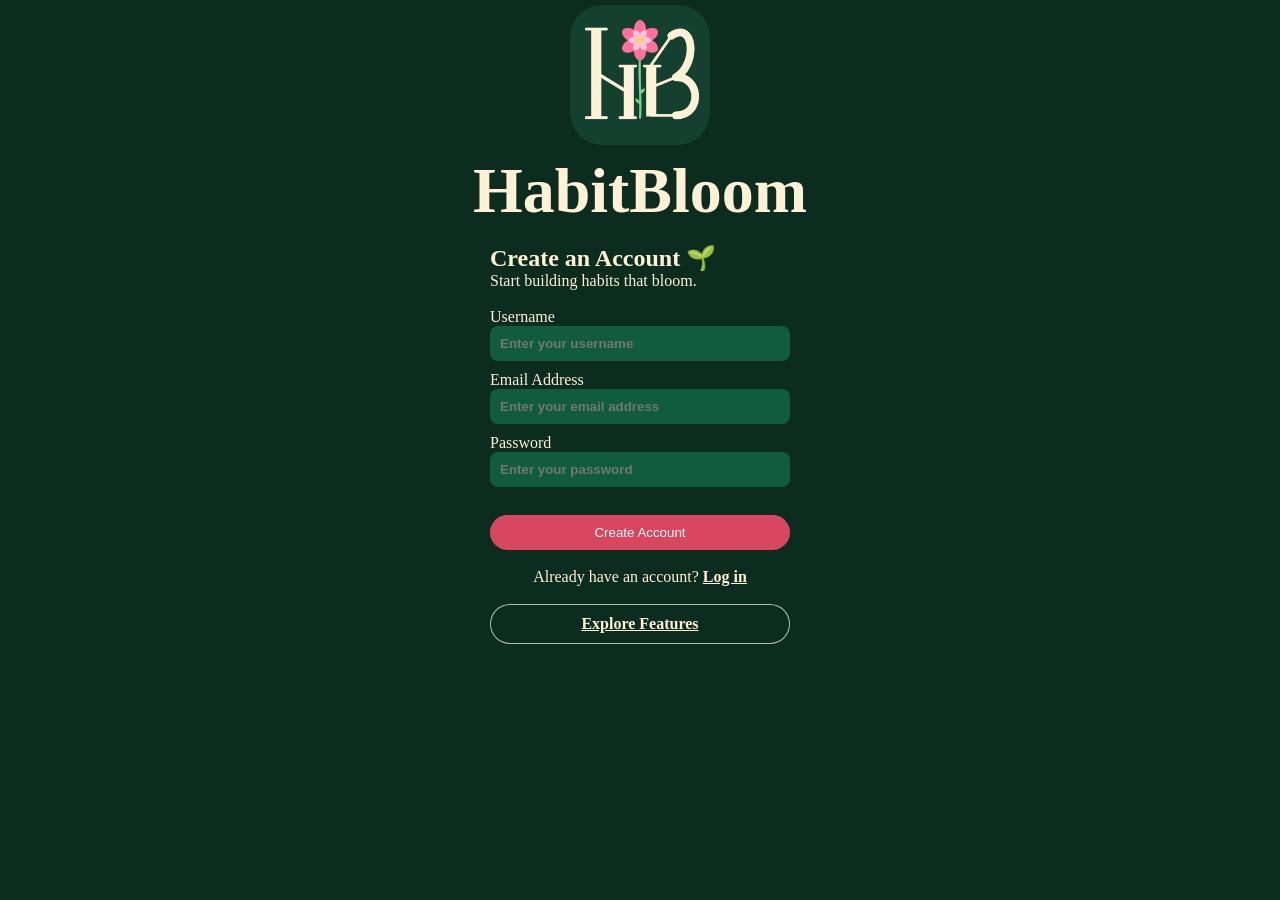
==== account.html @ 67dd2fee "Add files via upload" ====
<!DOCTYPE html>
<html lang="en">
<head>
    <meta charset="UTF-8">
    <meta name="viewport" content="width=device-width, initial-scale=1.0">
    <title>HabitBloom</title>
    <link rel="stylesheet" href="account.css">
</head>
<body>

     <header>
        <div class="logo-container">
           <center>
               <img src="habitbloom-logo-1024.png" alt="HabitBloom Logo" class="logo">
               <h1>HabitBloom</h1>
               
           </center> 
        </div>
    </header>
<!-- Create Account Section -->
    <section id="account-section">
    <h2 id="account-title">Create an Account 🌱</h2>
    <p id="account-description">Start building habits that bloom.</p>
    <br>
    <form id="account-form">
        <div id="signup-fields" >
            <label for="signup-name">
            Username
        </label>
        <br>
        <input
            type="text"
            id="signup-name"
            placeholder="Enter your username"
        >
        </div>
        
        <label for="account-email">
            Email Address
        </label>
        <br>
        <input 
            type="text"
            id="account-email"
            placeholder="Enter your email address"
            required
        >
        <br>
        <label for="account-password">
            Password
        </label>
        <br>
        <input
            type="password"
            id="account-password"
            placeholder="Enter your password"
            maxlength="20" 
            required
        >
        <br>
        <br>
        <button id="account-submit" type="submit">Create Account</button>
    </form>
    <br>
    <center>
        <p>
            Already have an account? 
            <a href="#">Log in</a>
        </p>
    </center>
    <br>
     <a href="main.html" class="button">Explore Features</a>
    </section>
    <br>
    <br>
    <!-- Login Section -->
     <!-- <center>
    <section class="login" id="login-section">
    <h2>Welcome back 🌱</h2>
    <p>
        Log in to continue growing your progress.
    </p>
    <form class="login-form">
        <label for="email">
            Email Address
        </label>
        <input
            type="email"
            id="email"
            placeholder="Enter your email"
            required
        >
        <br>
        <label for="password">
            Password
        </label>
        <input
            type="password"
            id="password"
            placeholder="Enter your password"
            required
        >
        <br>
        <input type="submit" value="Log In">
    </form>
    <p>
        Don't have an account?
       <a href="#creation-section">Create an Account</a>
    </p>
</section> -->

     </center>
    
    <script src="script.js"></script>
     

</body>
</html>
---- account.css ----
*{
    margin: 0;
    padding: 0;
    box-sizing: border-box;
}
body{
    width: 100%;
    max-height: 100vh;
    background-color: #0c2c1f;
    color: #FFF1D6;
}
.logo{
    width: 150px;
    height:150px;
    padding: 5px;
    object-fit: contain;
    border-radius: 25%;
}

h1{
    font-size: 4rem;
    margin-bottom: 1rem;
}

.logo-container p{
    font-size: 1.25rem;
    margin-bottom: 1rem;
}

#account-section{
    width: min(300px, calc(100% - 32px));
    margin: 0 auto;
    text-align: left;
}

#account-section a{
    color: #FFF1D6;
    text-decoration: underline;
    font-weight: bold;
}

input[type="text"], input[type="email"], input[type="password"]{
    width: 100%;
    padding: 10px;
    margin-bottom: 10px;
    border: none;
    border-radius: 8px;
    background-color: #115c3e;
    color: #FFF1D6; /* Text color */
    font-weight: bold; /* Bold text */
}

button{
    width: 100%;
    padding: 10px;
    background-color: rgb(216, 71, 95);
    color: white;
    border: none;
    border-radius: 100px;
    cursor: pointer;
}

.button{
    width: 100%;
    display: inline-block;
    padding: 10px 16px;
    background-color:#0c2c1f;
    border: 1px solid rgba(198, 207, 202, 0.89);
    border-radius: 100px;
    cursor: pointer;
    text-decoration: none;
    justify-content: center;
    text-align: center;
}
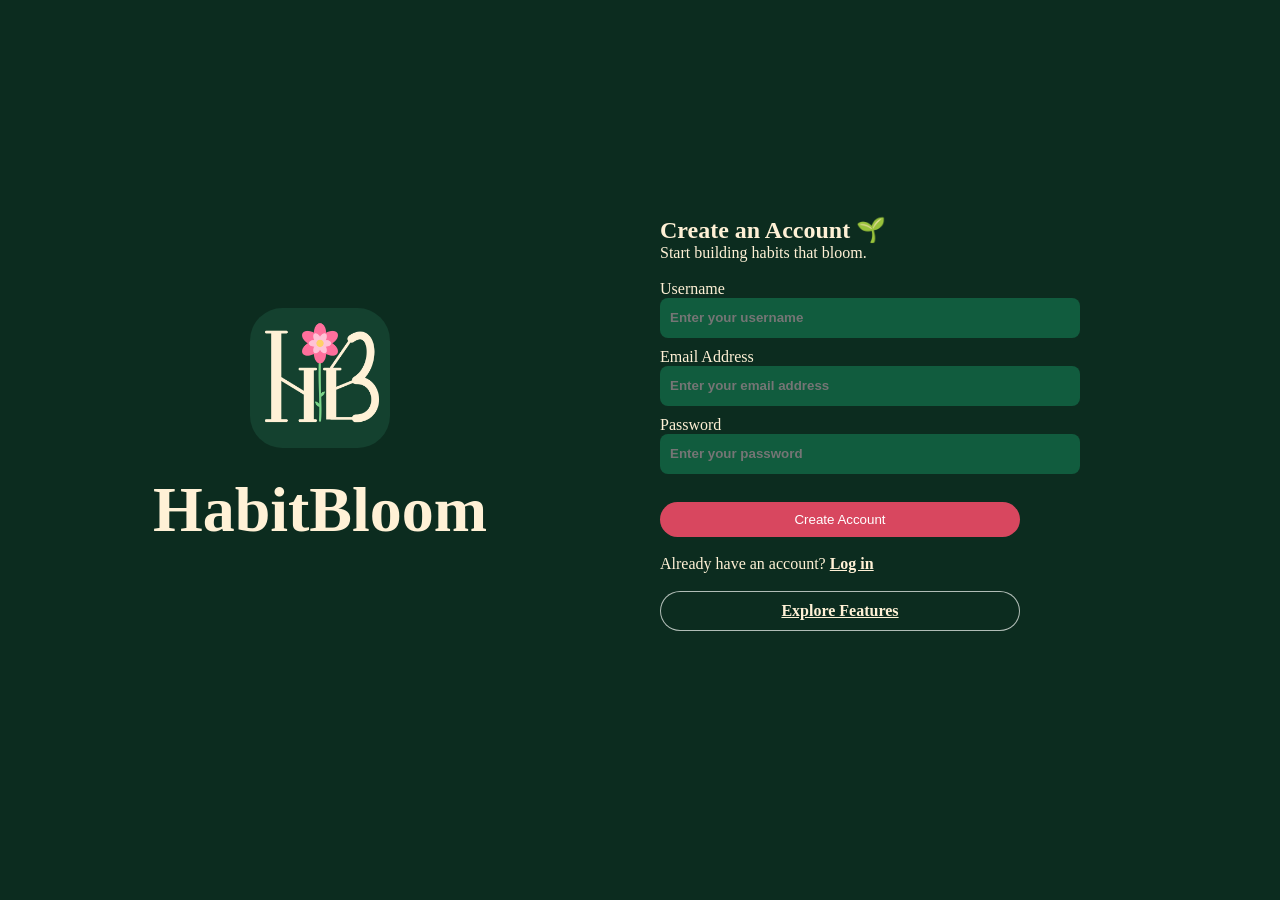
==== commit a66fe999: "Add files via upload" ====
--- a/account.html
+++ b/account.html
@@ -5,29 +5,29 @@
     <meta name="viewport" content="width=device-width, initial-scale=1.0">
     <title>HabitBloom</title>
     <link rel="stylesheet" href="account.css">
+    <meta name="viewport" content="width=device-width, initial-scale=1.0">
 </head>
 <body>
-
-     <header>
-        <div class="logo-container">
-           <center>
+    <section>
+         <div class="logo-container">
+        
                <img src="habitbloom-logo-1024.png" alt="HabitBloom Logo" class="logo">
                <h1>HabitBloom</h1>
                
-           </center> 
+           
         </div>
-    </header>
 <!-- Create Account Section -->
-    <section id="account-section">
-    <h2 id="account-title">Create an Account 🌱</h2>
+    <div id="account-section">
+    
+    <form id="account-form">
+        <h2 id="account-title">Create an Account 🌱</h2>
     <p id="account-description">Start building habits that bloom.</p>
     <br>
-    <form id="account-form">
         <div id="signup-fields" >
             <label for="signup-name">
             Username
         </label>
-        <br>
+        
         <input
             type="text"
             id="signup-name"
@@ -38,18 +38,18 @@
         <label for="account-email">
             Email Address
         </label>
-        <br>
+        
         <input 
             type="text"
             id="account-email"
             placeholder="Enter your email address"
             required
         >
-        <br>
+        
         <label for="account-password">
             Password
         </label>
-        <br>
+        
         <input
             type="password"
             id="account-password"
@@ -57,20 +57,22 @@
             maxlength="20" 
             required
         >
-        <br>
+        
         <br>
         <button id="account-submit" type="submit">Create Account</button>
-    </form>
-    <br>
-    <center>
+        <br>
+    
         <p>
             Already have an account? 
             <a href="#">Log in</a>
         </p>
-    </center>
+   
     <br>
      <a href="main.html" class="button">Explore Features</a>
-    </section>
+    </div>
+    </form>
+    <br>
+    
     <br>
     <br>
     <!-- Login Section -->
@@ -108,8 +110,10 @@
        <a href="#creation-section">Create an Account</a>
     </p>
 </section> -->
+    </section>
 
-     </center>
+     
+       
     
     <script src="script.js"></script>
      
--- a/account.css
+++ b/account.css
@@ -5,9 +5,15 @@
 }
 body{
     width: 100%;
-    max-height: 100vh;
+    height: 100vh;
     background-color: #0c2c1f;
     color: #FFF1D6;
+}
+section{
+    display: grid;
+    grid-template-columns: 1fr 1fr;
+    grid-template-rows: 1fr;
+    height: 100%;
 }
 .logo{
     width: 150px;
@@ -15,6 +21,7 @@
     padding: 5px;
     object-fit: contain;
     border-radius: 25%;
+    margin: 20px;
 }
 
 h1{
@@ -22,25 +29,43 @@
     margin-bottom: 1rem;
 }
 
-.logo-container p{
-    font-size: 1.25rem;
-    margin-bottom: 1rem;
+.logo-container{
+   display: flex;
+   flex-direction: column;
+    align-items: center;
+    justify-content: center;
 }
 
 #account-section{
-    width: min(300px, calc(100% - 32px));
+    width: 600px;
     margin: 0 auto;
     text-align: left;
+    display: flex;
+    flex-direction: column; 
+    align-items: center;
+    justify-content: center;
 }
 
 #account-section a{
     color: #FFF1D6;
     text-decoration: underline;
     font-weight: bold;
+
+}
+form{
+    width: 100%;
+    display: flex;
+    flex-direction: column;
+    text-align: left;
+}
+#signup-fields{
+    display: flex;
+    flex-direction: column;
 }
 
-input[type="text"], input[type="email"], input[type="password"]{
-    width: 100%;
+input[type="text"], input[type="email"], input[type="password"], #signup-fields input[type="text"]{
+    width: 70%;
+    height: 40px;
     padding: 10px;
     margin-bottom: 10px;
     border: none;
@@ -51,7 +76,7 @@
 }
 
 button{
-    width: 100%;
+    width: 60%;
     padding: 10px;
     background-color: rgb(216, 71, 95);
     color: white;
@@ -61,7 +86,7 @@
 }
 
 .button{
-    width: 100%;
+    width: 60%;
     display: inline-block;
     padding: 10px 16px;
     background-color:#0c2c1f;
@@ -72,3 +97,39 @@
     justify-content: center;
     text-align: center;
 }
+@media (max-width: 820px) {
+    section {
+        grid-template-columns: 1fr;
+        grid-template-rows: 1fr 1fr;
+    }
+    form{
+    width: 100%;
+    display: flex;
+    flex-direction: column;
+    align-items: center;
+    justify-content: center;
+  }
+
+  form label{
+    width: 70%;
+    text-align: left;
+  }
+  form button{
+    width: 70%;
+    text-align: center;
+  }
+
+  #account-title,
+  #account-description{
+    align-self: flex-start;
+    margin-left: 15%;
+    text-align: left;
+}
+  #signup-fields{
+    display: flex;
+    flex-direction: column;
+    align-items: center;
+    justify-content: center;
+    width: 100%;    
+  }
+}
